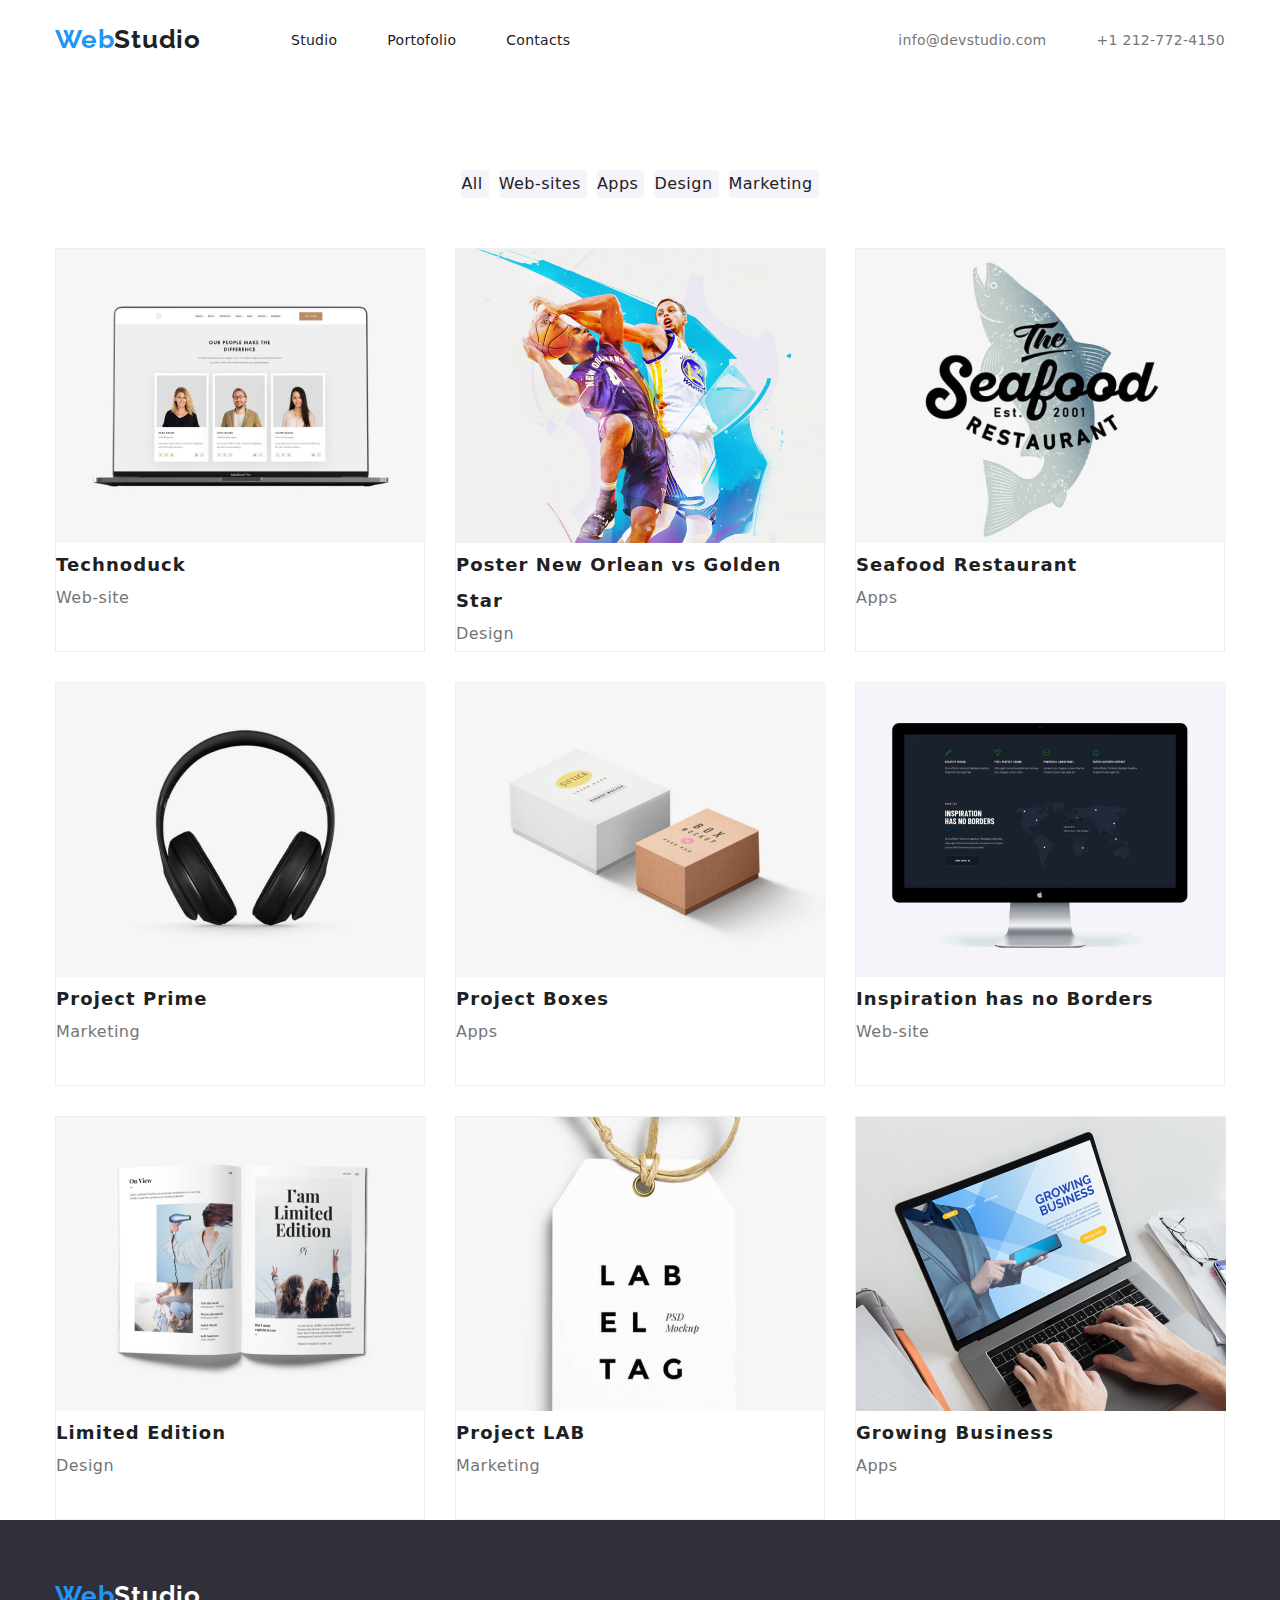
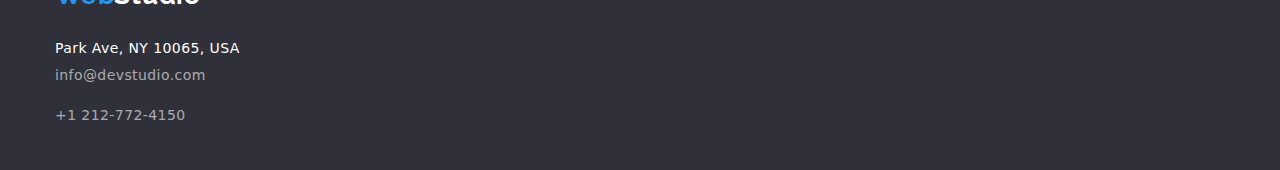
==== portofolio.html @ bf0c5e1d "update" ====
<!DOCTYPE html>
<html>
    <head>
        <meta>
        <title>WebStudio</title>
        <link rel="preconnect" href="https://fonts.googleapis.com">
        <link rel="preconnect" href="https://fonts.gstatic.com" crossorigin>
        <link href="https://fonts.googleapis.com/css2?family=Raleway:wght@700&family=Roboto:wght@400;500;700;900&display=swap" rel="stylesheet">
        <link rel="stylesheet" href="https://cdnjs.cloudflare.com/ajax/libs/modern-normalize/1.0.0/modern-normalize.min.css"/>
        <link rel="stylesheet" href="css/style.css">
    </head>
    <body>
        <!--HeaderSection-->
        <header class="header-section"> 
            <a class="logo-header" href="index.html">Web<span class="logo-header-second">Studio</span></a>
            <nav>
                <ul class="unstyled-list nav-list">
                    <li><a class="link-nav" href="index.html">Studio</a></li>
                    <li><a class="link-nav" href="portofolio.html">Portofolio</a></li>
                    <li><a class="link-nav" href="contacts.html">Contacts</a></li>
                </ul>
            </nav>
            <ul class="top-contact-list unstyled-list">
                <li><a class="link" href="mailto:info@devstudio.com">info@devstudio.com</a></li>
                <li><a class="link" href="tel:+123456789">+1 212-772-4150</a></li>
            </ul>
        </header>
        <main>
            <!--ProjectCategorySection-->
            <section>
                <ul class="unstyled-list project-category">
                    <li><button type="button" class="project-type">All</button></li>
                    <li><button type="button" class="project-type">Web-sites</button></li>
                    <li><button type="button" class="project-type">Apps</button></li>
                    <li><button type="button" class="project-type">Design</button></li>
                    <li><button type="button" class="project-type">Marketing</button></li>
                </ul>
            </section>
            <!--ProjectTypeSection-->
            <section class="project-section">
                <ul class="unstyled-list project-cards">
                    <li class="card"><img class="image-logo" src="images/portofolio img/technoduck.jpg" alt="open notebook">
                        <h3 class="image-title">Technoduck</h3>
                        <p class="image-description">Web-site</p>
                    </li> 
                    <li class="card"><img class="image-logo" src="images/portofolio img/postenovsgs.jpg" alt="basketball duel">
                        <h3 class="image-title">Poster New Orlean vs Golden Star</h3>
                        <p class="image-description">Design</p>
                    </li> 
                    <li class="card"><img class="image-logo" src="images/portofolio img/seafood.jpg" alt="Seafood Restaurant">
                        <h3 class="image-title">Seafood Restaurant </h3>
                        <p class="image-description">Apps</p>
                    </li> 
                    <li class="card"><img class="image-logo" src="images/portofolio img/prime.jpg" alt="headset">
                        <h3 class="image-title">Project Prime</h3>
                        <p class="image-description">Marketing</p>
                    </li> 
                    <li class="card"><img class="image-logo" src="images/portofolio img/boxes.jpg" alt="boxes">
                        <h3 class="image-title">Project Boxes</h3>
                        <p class="image-description">Apps</p>
                    </li> 
                    <li class="card"><img class="image-logo" src="images/portofolio img/inspiration.jpg" alt="monitor">
                        <h3 class="image-title">Inspiration has no Borders</h3>
                        <p class="image-description">Web-site</p>
                    </li>  
                    <li class="card"><img class="image-logo" src="images/portofolio img/limited.jpg" alt="open magazine">
                        <h3 class="image-title">Limited Edition</h3>
                        <p class="image-description">Design</p>
                    </li> 
                    <li class="card"><img class="image-logo" src="images/portofolio img/lab.jpg" alt="lab tag">
                        <h3 class="image-title">Project LAB</h3>
                        <p class="image-description">Marketing</p>
                    </li>  
                    <li class="card"><img class="image-logo" src="images/portofolio img/growing.jpg" alt="notebook work">
                        <h3 class="image-title">Growing Business</h3>
                        <p class="image-description">Apps</p>
                    </li> 
                </ul>               
        </main>
        <!--FooterSection-->
        <footer class="footer-section">
            <address>
                <ul class="unstyled-list adress-list">
                    <li class="footer-logo"><a class="logo-footer" href="index.html">Web<span class="logo-footer-second">Studio</span></a></li>
                    <li><p class="adress-line">Park Ave, NY 10065, USA</p></li>
                    <li><p class="contact-method">info@devstudio.com</p></li>
                    <li><p class="contact-method">+1 212-772-4150</p></li>
                </ul>
            </address>
        </footer>
    </body>

</html>
---- css/style.css ----
html {
    font-family: 'Roboto';
    font-style: normal;
    font-weight: 700;
}

.unstyled-list {
    list-style: none;
   }
.header-section {
    display: flex;
    width: 1170px;
    height: 80px;
    margin: 0 auto;
    align-items: center;
}

.nav-list,
.top-contact-list {
    display: flex;
    gap: 50px; ;
}
.nav-list {
    margin-left: 90px;
    flex-grow: 1;
}

.top-contact-list {
    margin: 0 0 0 auto;
}

.logo-header, .logo-footer {
    font-family: 'Raleway';
    font-style: normal;
    font-size: 26px;
    line-height: 1.2;
    letter-spacing: 0.03em;
    color: #2196F3;
    text-decoration: none;
}

.footer-logo {
    padding-top: 60px;
}

.logo-header-second {
    color: #212121;
}

.link-nav {
    font-weight: 500;
    font-size: 14px;
    line-height: 1.1;
    letter-spacing: 0.02em;
    color: #212121;
    text-decoration: none;
}

.link:hover,
.link:focus,
.link-nav:hover,
.link-nav:focus,
.contact-method:hover,
.contact-method:focus {
    color: #2196F3;
}

.link {
    font-weight: 500;
    font-size: 14px;
    line-height: 1.1;
    letter-spacing: 0.02em;
    color: #757575;
    text-decoration: none;
}

.project-category{
    display: flex;
    justify-content: center;
    gap: 10px;
    padding-top: 90px;
    padding-bottom: 50px
}

.project-type {
    font-weight: 500;
    font-size: 16px;
    line-height: 1.6;
    text-align: center;
    letter-spacing: 0.03em;
    color: #212121;
    text-decoration: none;
    background: #F5F4FA;
    border-style: hidden;
    border-radius: 4px;
    cursor: pointer;
}

.project-type:hover, .project-type:focus {
    font-weight: 500;
    font-size: 16px;
    line-height: 1.6;
    text-align: center;
    letter-spacing: 0.03em;
    color: #FFFFFF;
    background: #2196F3;
    box-shadow: 0px 3px 1px rgba(0, 0, 0, 0.1), 0px 1px 2px rgba(0, 0, 0, 0.08), 0px 2px 2px rgba(0, 0, 0, 0.12);
    border-radius: 4px;
}

.project-section {
    width: 1170px;
    margin: 0 auto;
}
.project-cards {
    display: flex;
    flex-wrap: wrap;
    gap: 30px;
   }

.card {
    box-sizing: border-box;
    width: 370px;
    height: 404px;
    left: 215px;
    top: 262px;
    background: #FFFFFF;
    border: 1px solid #EEEEEE;
}   
.image-logo {
    width: 370px;
    height: 294px;
}

.image-title {
    font-size: 18px;
    line-height: 2;
    letter-spacing: 0.06em;
    color: #212121;
}
.image-description {
    font-weight: 400;
    font-size: 16px;
    line-height: 1.9;
    letter-spacing: 0.03em;
    color: #757575;
}

.footer-section, 
.hero-section {
    background: #2F303A;
}

.footer-section{
   height: 250px;
}


.logo-footer-second {
    color: #FFFFFF
}

.adress-line {
    font-weight: 400;
    font-size: 14px;
    line-height: 1.1;
    letter-spacing: 0.03em;
    color: #FFFFFF;
    font-style: normal;
    padding-top: 30px;
}
.adress-list {
    width: 1170px;
    margin: 0 auto;
    height: 250px;
}

.contact-method {
    font-weight: 400;
    font-size: 14px;
    line-height: 1.1;
    letter-spacing: 0.03em;
    color: rgba(255, 255, 255, 0.6);
    font-style: normal;
    text-decoration: none;
    cursor: pointer;
    padding-bottom: 12px;
    padding-top: 12px;
}

* {margin-block-start: 0px;
    margin-block-end: 0px;
    margin-inline-start: 0px;
    margin-inline-end: 0px;
    padding-inline-start: 0px
}
.hero-section{
    height: 600px;
    display: flex;
    justify-content: center;
    align-items: center;
}

 .bussiness-object {
    font-weight: 900;
    font-size: 44px;
    line-height: 1.4;
    width: 696px;
    height: 120px;
    text-align: center;
    letter-spacing: 0.06em;
    text-transform: uppercase;
    color: #FFFFFF;
    margin: 0 auto;
}

.request-service-button {
    font-size: 16px;
    line-height: 1.9;
    display: flex;
    justify-content: center;
    align-items: center;
    text-align: center;
    letter-spacing: 0.06em;
    color: #FFFFFF;
    width: 200px;
    height: 50px;
    left: 700px;
    top: 430px;
    background: #2196F3;
    box-shadow: 0px 4px 4px rgba(0, 0, 0, 0.15);
    border-radius: 4px;
    cursor: pointer;
    margin: 0 auto;
}
.our-values-section {
    width: 1170px;
    display: flex;
    margin: 0 auto;
}
.value-list {
    display: flex;
    gap: 30px;    ;
}
.value-title {
    font-size: 14px;
    line-height: 16px;
    letter-spacing: 0.03em;
    text-transform: uppercase;
    color: #212121;
    padding-top: 90px;
    padding-bottom: 10px;
}

.value-description {
    font-weight: 400;
    font-size: 14px;
    line-height: 1.7;
    letter-spacing: 0.03em;
    color: #757575;
    padding-bottom: 90px;
}

.what-we-do-section,
.our-team-section {
    margin: 0 auto;

}
.subtitle {
    font-size: 36px;
    line-height: 1.2;
    text-align: center;
    letter-spacing: 0.03em;
    color: #212121;
}

.devices,
.our-team {
    display: flex;
    gap: 30px;
    justify-content: center
}

.our-team-section,
.what-we-do-section h2 {
    padding-top: 90px;
    padding-bottom: 50px
}
.our-team-section {
    height: 650px;
    align-items: center;    
    background: #F5F4FA;
}

.employee-card{
    background: #FFFFFF;
    box-shadow: 0px 1px 3px rgba(0, 0, 0, 0.12), 0px 1px 1px rgba(0, 0, 0, 0.14), 0px 2px 1px rgba(0, 0, 0, 0.2);
    border-radius: 0px 0px 4px 4px;
    text-align: center;
}
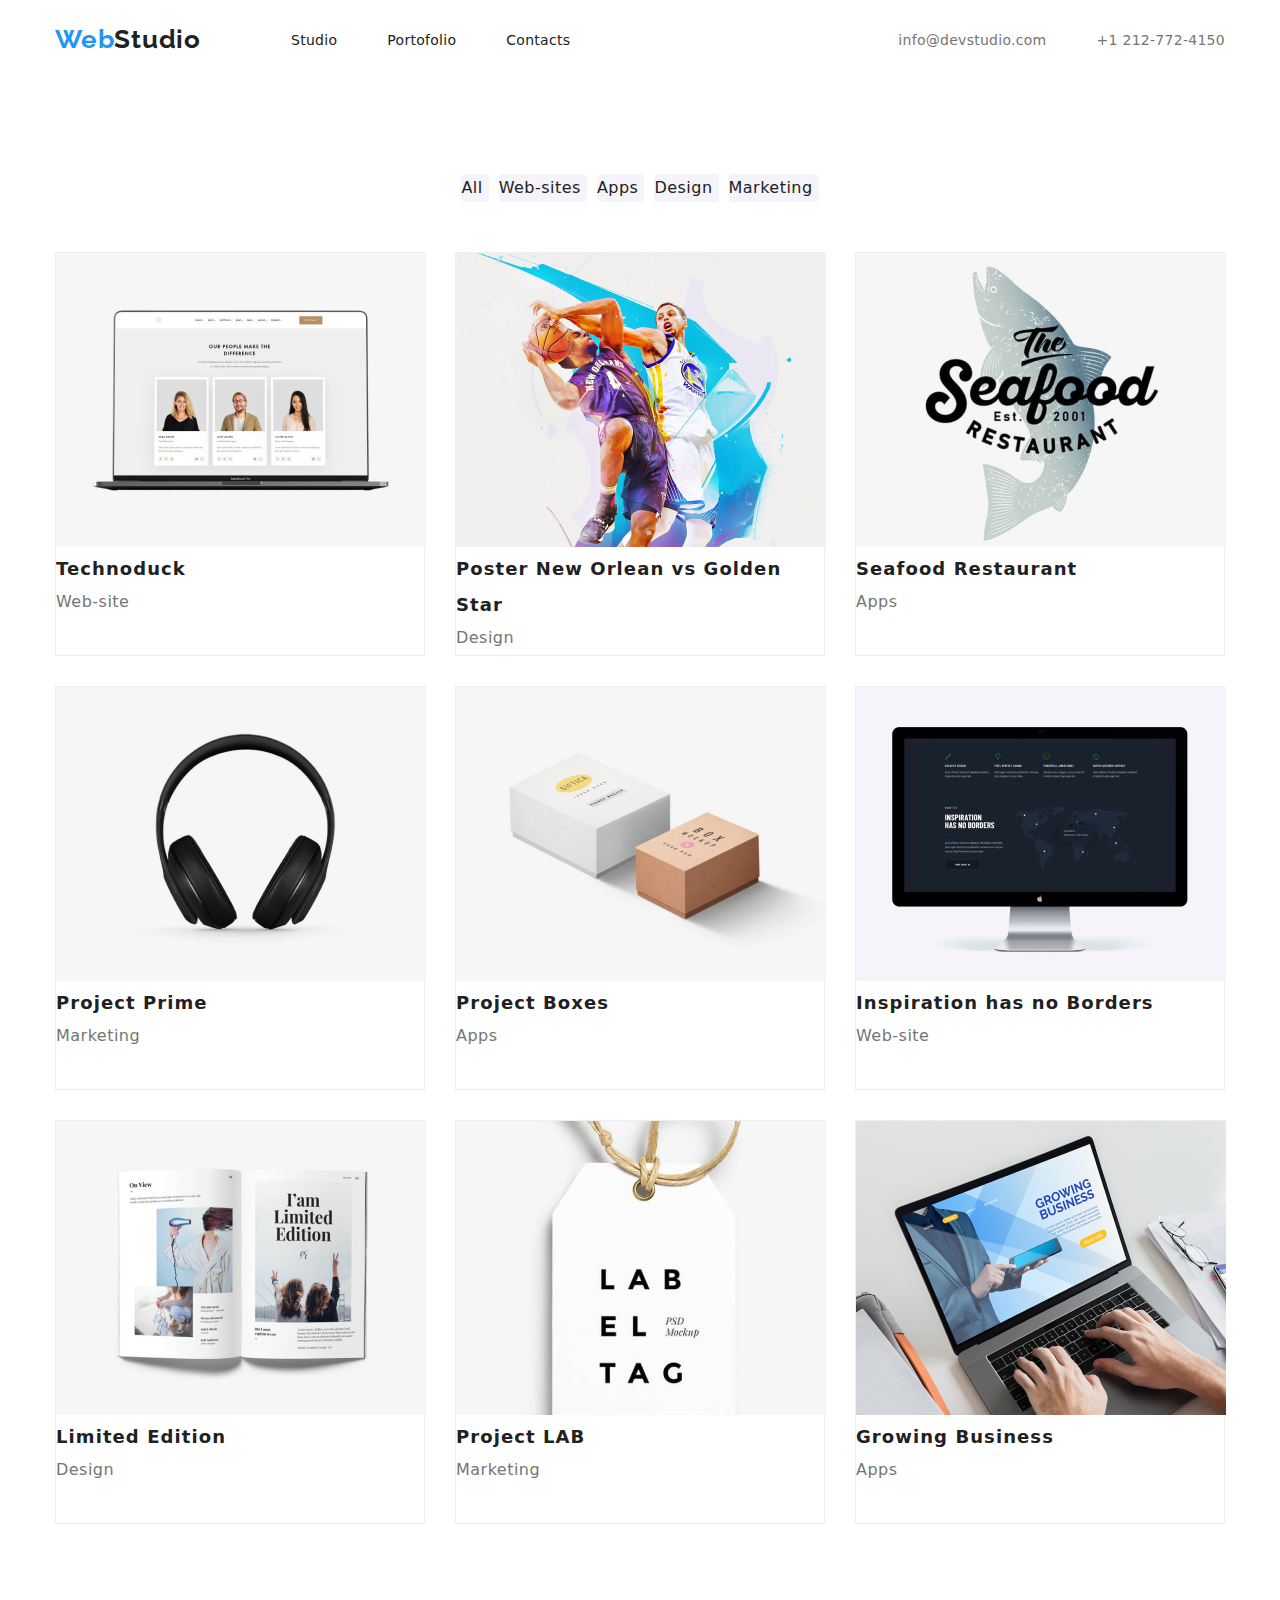
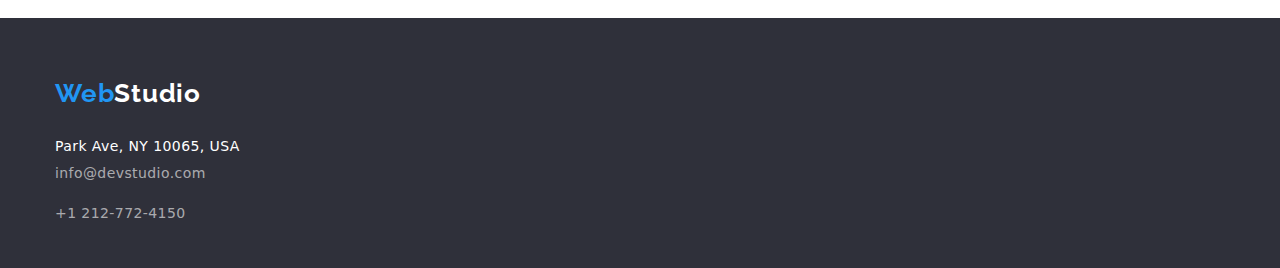
==== commit d1f1b7f5: "update 2" ====
--- a/portofolio.html
+++ b/portofolio.html
@@ -11,7 +11,7 @@
     </head>
     <body>
         <!--HeaderSection-->
-        <header class="header-section"> 
+        <header class="header-section container"> 
             <a class="logo-header" href="index.html">Web<span class="logo-header-second">Studio</span></a>
             <nav>
                 <ul class="unstyled-list nav-list">
@@ -27,60 +27,63 @@
         </header>
         <main>
             <!--ProjectCategorySection-->
-            <section>
-                <ul class="unstyled-list project-category">
-                    <li><button type="button" class="project-type">All</button></li>
-                    <li><button type="button" class="project-type">Web-sites</button></li>
-                    <li><button type="button" class="project-type">Apps</button></li>
-                    <li><button type="button" class="project-type">Design</button></li>
-                    <li><button type="button" class="project-type">Marketing</button></li>
-                </ul>
-            </section>
+            <section class="section">
+                <div>
+                    <ul class="unstyled-list project-category">
+                        <li><button type="button" class="project-type">All</button></li>
+                        <li><button type="button" class="project-type">Web-sites</button></li>
+                        <li><button type="button" class="project-type">Apps</button></li>
+                        <li><button type="button" class="project-type">Design</button></li>
+                        <li><button type="button" class="project-type">Marketing</button></li>
+                    </ul>
+                </div>
             <!--ProjectTypeSection-->
-            <section class="project-section">
-                <ul class="unstyled-list project-cards">
-                    <li class="card"><img class="image-logo" src="images/portofolio img/technoduck.jpg" alt="open notebook">
-                        <h3 class="image-title">Technoduck</h3>
-                        <p class="image-description">Web-site</p>
-                    </li> 
-                    <li class="card"><img class="image-logo" src="images/portofolio img/postenovsgs.jpg" alt="basketball duel">
-                        <h3 class="image-title">Poster New Orlean vs Golden Star</h3>
-                        <p class="image-description">Design</p>
-                    </li> 
-                    <li class="card"><img class="image-logo" src="images/portofolio img/seafood.jpg" alt="Seafood Restaurant">
-                        <h3 class="image-title">Seafood Restaurant </h3>
-                        <p class="image-description">Apps</p>
-                    </li> 
-                    <li class="card"><img class="image-logo" src="images/portofolio img/prime.jpg" alt="headset">
-                        <h3 class="image-title">Project Prime</h3>
-                        <p class="image-description">Marketing</p>
-                    </li> 
-                    <li class="card"><img class="image-logo" src="images/portofolio img/boxes.jpg" alt="boxes">
-                        <h3 class="image-title">Project Boxes</h3>
-                        <p class="image-description">Apps</p>
-                    </li> 
-                    <li class="card"><img class="image-logo" src="images/portofolio img/inspiration.jpg" alt="monitor">
-                        <h3 class="image-title">Inspiration has no Borders</h3>
-                        <p class="image-description">Web-site</p>
-                    </li>  
-                    <li class="card"><img class="image-logo" src="images/portofolio img/limited.jpg" alt="open magazine">
-                        <h3 class="image-title">Limited Edition</h3>
-                        <p class="image-description">Design</p>
-                    </li> 
-                    <li class="card"><img class="image-logo" src="images/portofolio img/lab.jpg" alt="lab tag">
-                        <h3 class="image-title">Project LAB</h3>
-                        <p class="image-description">Marketing</p>
-                    </li>  
-                    <li class="card"><img class="image-logo" src="images/portofolio img/growing.jpg" alt="notebook work">
-                        <h3 class="image-title">Growing Business</h3>
-                        <p class="image-description">Apps</p>
-                    </li> 
-                </ul>               
+                <div class="project-section container">
+                    <ul class="unstyled-list project-cards">
+                        <li class="card"><img class="image-logo" src="images/portofolio img/technoduck.jpg" alt="open notebook">
+                            <h3 class="image-title">Technoduck</h3>
+                            <p class="image-description">Web-site</p>
+                        </li> 
+                        <li class="card"><img class="image-logo" src="images/portofolio img/postenovsgs.jpg" alt="basketball duel">
+                            <h3 class="image-title">Poster New Orlean vs Golden Star</h3>
+                            <p class="image-description">Design</p>
+                        </li> 
+                        <li class="card"><img class="image-logo" src="images/portofolio img/seafood.jpg" alt="Seafood Restaurant">
+                            <h3 class="image-title">Seafood Restaurant </h3>
+                            <p class="image-description">Apps</p>
+                        </li> 
+                        <li class="card"><img class="image-logo" src="images/portofolio img/prime.jpg" alt="headset">
+                            <h3 class="image-title">Project Prime</h3>
+                            <p class="image-description">Marketing</p>
+                        </li> 
+                        <li class="card"><img class="image-logo" src="images/portofolio img/boxes.jpg" alt="boxes">
+                            <h3 class="image-title">Project Boxes</h3>
+                            <p class="image-description">Apps</p>
+                        </li> 
+                        <li class="card"><img class="image-logo" src="images/portofolio img/inspiration.jpg" alt="monitor">
+                            <h3 class="image-title">Inspiration has no Borders</h3>
+                            <p class="image-description">Web-site</p>
+                        </li>  
+                        <li class="card"><img class="image-logo" src="images/portofolio img/limited.jpg" alt="open magazine">
+                            <h3 class="image-title">Limited Edition</h3>
+                            <p class="image-description">Design</p>
+                        </li> 
+                        <li class="card"><img class="image-logo" src="images/portofolio img/lab.jpg" alt="lab tag">
+                            <h3 class="image-title">Project LAB</h3>
+                            <p class="image-description">Marketing</p>
+                        </li>  
+                        <li class="card"><img class="image-logo" src="images/portofolio img/growing.jpg" alt="notebook work">
+                            <h3 class="image-title">Growing Business</h3>
+                            <p class="image-description">Apps</p>
+                        </li> 
+                    </ul>
+                </div>
+            </section>              
         </main>
         <!--FooterSection-->
         <footer class="footer-section">
             <address>
-                <ul class="unstyled-list adress-list">
+                <ul class="unstyled-list adress-list container">
                     <li class="footer-logo"><a class="logo-footer" href="index.html">Web<span class="logo-footer-second">Studio</span></a></li>
                     <li><p class="adress-line">Park Ave, NY 10065, USA</p></li>
                     <li><p class="contact-method">info@devstudio.com</p></li>
--- a/css/style.css
+++ b/css/style.css
@@ -1,3 +1,4 @@
+/*Globals*/
 html {
     font-family: 'Roboto';
     font-style: normal;
@@ -6,27 +7,40 @@
 
 .unstyled-list {
     list-style: none;
-   }
+}
+
+.link {
+    font-weight: 500;
+    font-size: 14px;
+    line-height: 1.1;
+    letter-spacing: 0.02em;
+    color: #757575;
+    text-decoration: none;
+}
+
+*{margin-block-start: 0px;
+  margin-block-end: 0px;
+  margin-inline-start: 0px;
+  margin-inline-end: 0px;
+  padding-inline-start: 0px
+    }
+
+.container {
+    width: 1170px;
+    margin: 0 auto;
+}
+
+.section {
+    padding-top: 94px;
+    padding-bottom: 94px;
+}
+
+/*Header-Footer Section*/
+
 .header-section {
     display: flex;
-    width: 1170px;
     height: 80px;
-    margin: 0 auto;
     align-items: center;
-}
-
-.nav-list,
-.top-contact-list {
-    display: flex;
-    gap: 50px; ;
-}
-.nav-list {
-    margin-left: 90px;
-    flex-grow: 1;
-}
-
-.top-contact-list {
-    margin: 0 0 0 auto;
 }
 
 .logo-header, .logo-footer {
@@ -45,6 +59,58 @@
 
 .logo-header-second {
     color: #212121;
+}
+
+.footer-section, 
+.hero-section {
+    background: #2F303A;
+}
+
+.footer-section{
+   height: 250px;
+}
+
+
+.logo-footer-second {
+    color: #FFFFFF
+}
+.adress-line {
+    font-weight: 400;
+    font-size: 14px;
+    line-height: 1.1;
+    letter-spacing: 0.03em;
+    color: #FFFFFF;
+    font-style: normal;
+    padding-top: 30px;
+}
+.adress-list {
+    height: 250px;
+}
+
+.contact-method {
+    font-weight: 400;
+    font-size: 14px;
+    line-height: 1.1;
+    letter-spacing: 0.03em;
+    color: rgba(255, 255, 255, 0.6);
+    font-style: normal;
+    text-decoration: none;
+    cursor: pointer;
+    padding-bottom: 12px;
+    padding-top: 12px;
+}
+
+.nav-list,
+.top-contact-list {
+    display: flex;
+    gap: 50px; ;
+}
+.nav-list {
+    margin-left: 90px;
+}
+
+.top-contact-list {
+    margin: 0 0 0 auto;
 }
 
 .link-nav {
@@ -65,20 +131,12 @@
     color: #2196F3;
 }
 
-.link {
-    font-weight: 500;
-    font-size: 14px;
-    line-height: 1.1;
-    letter-spacing: 0.02em;
-    color: #757575;
-    text-decoration: none;
-}
+/*ProjectSection*/
 
 .project-category{
     display: flex;
     justify-content: center;
     gap: 10px;
-    padding-top: 90px;
     padding-bottom: 50px
 }
 
@@ -108,10 +166,6 @@
     border-radius: 4px;
 }
 
-.project-section {
-    width: 1170px;
-    margin: 0 auto;
-}
 .project-cards {
     display: flex;
     flex-wrap: wrap;
@@ -146,54 +200,7 @@
     color: #757575;
 }
 
-.footer-section, 
-.hero-section {
-    background: #2F303A;
-}
-
-.footer-section{
-   height: 250px;
-}
-
-
-.logo-footer-second {
-    color: #FFFFFF
-}
-
-.adress-line {
-    font-weight: 400;
-    font-size: 14px;
-    line-height: 1.1;
-    letter-spacing: 0.03em;
-    color: #FFFFFF;
-    font-style: normal;
-    padding-top: 30px;
-}
-.adress-list {
-    width: 1170px;
-    margin: 0 auto;
-    height: 250px;
-}
-
-.contact-method {
-    font-weight: 400;
-    font-size: 14px;
-    line-height: 1.1;
-    letter-spacing: 0.03em;
-    color: rgba(255, 255, 255, 0.6);
-    font-style: normal;
-    text-decoration: none;
-    cursor: pointer;
-    padding-bottom: 12px;
-    padding-top: 12px;
-}
-
-* {margin-block-start: 0px;
-    margin-block-end: 0px;
-    margin-inline-start: 0px;
-    margin-inline-end: 0px;
-    padding-inline-start: 0px
-}
+/*HeroSection*/
 .hero-section{
     height: 600px;
     display: flex;
@@ -233,10 +240,12 @@
     cursor: pointer;
     margin: 0 auto;
 }
+
+/*OurValuesSection*/
+
 .our-values-section {
-    width: 1170px;
-    display: flex;
-    margin: 0 auto;
+    display: flex;
+    padding-bottom: 0;
 }
 .value-list {
     display: flex;
@@ -248,7 +257,6 @@
     letter-spacing: 0.03em;
     text-transform: uppercase;
     color: #212121;
-    padding-top: 90px;
     padding-bottom: 10px;
 }
 
@@ -258,14 +266,10 @@
     line-height: 1.7;
     letter-spacing: 0.03em;
     color: #757575;
-    padding-bottom: 90px;
-}
-
-.what-we-do-section,
-.our-team-section {
-    margin: 0 auto;
-
-}
+}
+
+/*WhatWeDo/OurTeam-Sections*/
+
 .subtitle {
     font-size: 36px;
     line-height: 1.2;
@@ -281,9 +285,8 @@
     justify-content: center
 }
 
-.our-team-section,
+.our-team-section h2,
 .what-we-do-section h2 {
-    padding-top: 90px;
     padding-bottom: 50px
 }
 .our-team-section {
